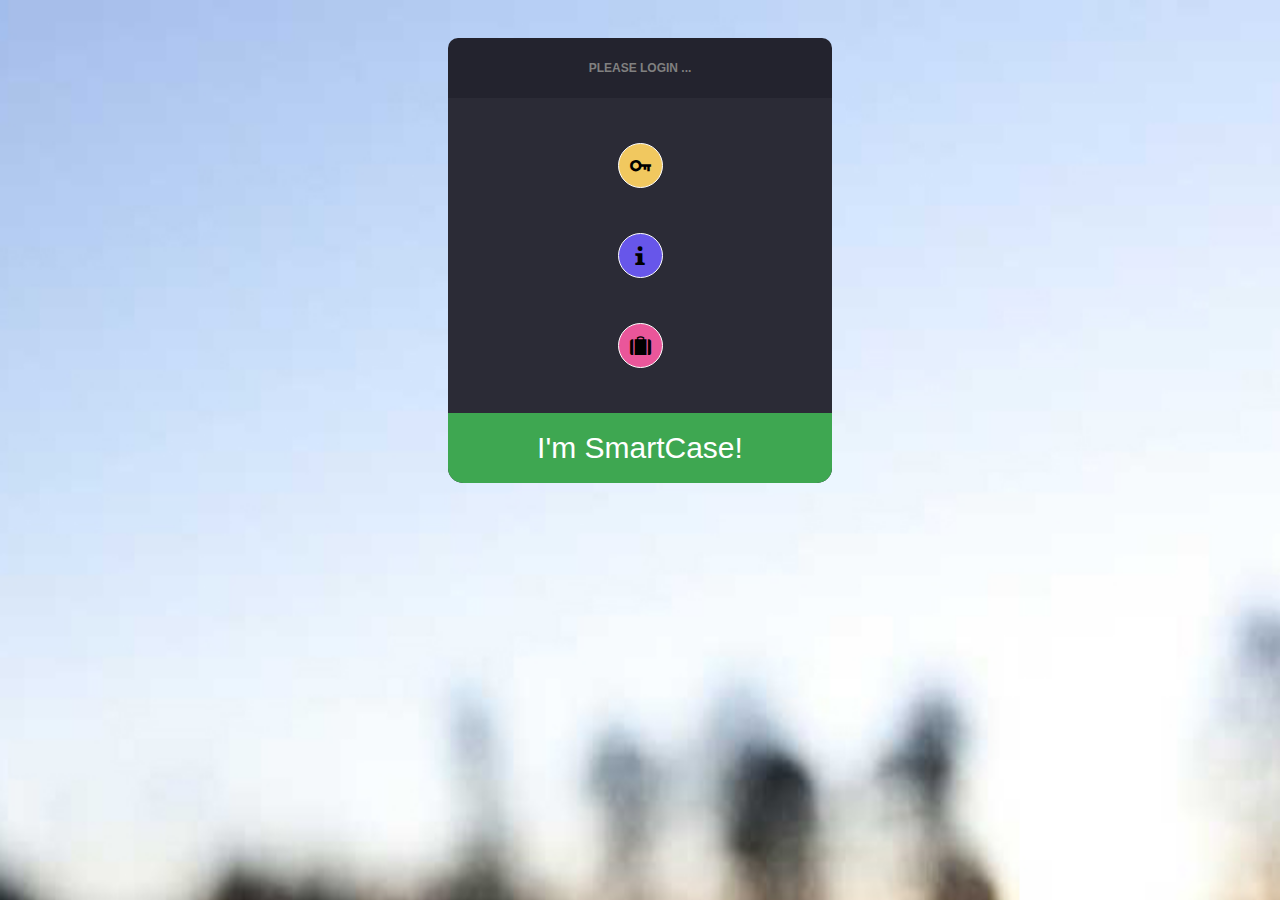
==== SmartCase/platforms/wp8/www/index.html @ 13f55d9d "wip" ====
<!DOCTYPE html>
<html>
    <head>
        <!--
        Customize this policy to fit your own app's needs. For more guidance, see:
            https://github.com/apache/cordova-plugin-whitelist/blob/master/README.md#content-security-policy
        Some notes:
            * gap: is required only on iOS (when using UIWebView) and is needed for JS->native communication
            * https://ssl.gstatic.com is required only on Android and is needed for TalkBack to function properly
            * Disables use of inline scripts in order to mitigate risk of XSS vulnerabilities. To change this:
                * Enable inline JS: add 'unsafe-inline' to default-src
        -->
        <meta http-equiv="content-type" content="text/html; charset=utf-8" />
        <meta http-equiv="Content-Security-Policy" content="default-src 'self' data: gap: https://ssl.gstatic.com 'unsafe-eval'; style-src 'self' 'unsafe-inline'; media-src *">
        <meta name="format-detection" content="telephone=no">
        <meta name="msapplication-tap-highlight" content="no">
        <meta name="viewport" content="user-scalable=no, initial-scale=1, maximum-scale=1, minimum-scale=1, width=device-width">
        <link rel="stylesheet" type="text/css" href="fontello/css/fontello.css">
        <link rel="stylesheet" type="text/css" href="fontello/css/animation.css">
        <link rel="stylesheet" type="text/css" href="css/index.css">
        <title>SmartCase</title>
    </head>
    <body onload="onBodyLoad()">
    <!--//////////////////////////////////////////////////////////////////////////////////////////////////////////-->
    <div id="page_start">
        <div class="login-form">
        
        <div class="head-info"><span class="little_text">Please Login ...</span></div>
            
            <button id="btn_login" type="" class="round_btn icon-key" onclick="switchPages('#page_start', '#page_login')"></button>
            <button id="btn_info" type="" class="round_btn icon-info" onclick="closeCircleMenu(), aboutPage(true)"></button>
            <button id="btn_suitcase" type="" class="round_btn icon-suitcase" onclick="closeCircleMenu(), aboutPage(true)"></button>
            <button class="btn_footer">I'm SmartCase!</button>
        </div>
    </div>
    <!--//////////////////////////////////////////////////////////////////////////////////////////////////////////-->
    <div id="page_login">
        <div class="login-form">
            <div class="close" onclick="switchPages('#page_login', '#page_start')"> </div>
                <div class="head-info">
                <span class="little_text">Login:</span>
                    <label class="lbl-1"> </label>
                    <label class="lbl-2"> </label>
                    <label class="lbl-3"> </label>
                </div>
                    <div class="clear"> </div>
            <div class="avtar">
                <img src="img/avtar.png" />
            </div>
                    <form>
                            <input id="use" type="text" class="text" value="Username" onfocus="this.value = '';" onblur="if (this.value == '') {this.value = 'Username';}" >
                                <div class="key">
                            <input id="pas" type="password" value="Password" onfocus="this.value = '';" onblur="if (this.value == '') {this.value = 'Password';}">
                                </div>
                    </form>
            <div class="signin">
            <button class="btn_footer" onclick="checkAuth()">
            Submit
                </button>
            </div>
        </div>
    </div>
    <!--//////////////////////////////////////////////////////////////////////////////////////////////////////////-->
        <script type="text/javascript" src="js/jquery.js"></script>
        <script type="text/javascript" src="js/handlebars-v3.0.1.js"></script>
        <script type="text/javascript" src="cordova.js"></script>
        <script type="text/javascript" src="js/fastclick.js"></script>
        <script type="text/javascript" src="js/index.js"></script>
    </body>
</html>
---- SmartCase/platforms/wp8/www/fontello/css/fontello.css ----
@font-face {
  font-family: 'fontello';
  src: url('../font/fontello.eot?87764011');
  src: url('../font/fontello.eot?87764011#iefix') format('embedded-opentype'),
       url('../font/fontello.woff') format('woff'),
       url('../font/fontello.ttf?87764011') format('truetype'),
       url('../font/fontello.svg?87764011#fontello') format('svg');
  font-weight: normal;
  font-style: normal;
}
/* Chrome hack: SVG is rendered more smooth in Windozze. 100% magic, uncomment if you need it. */
/* Note, that will break hinting! In other OS-es font will be not as sharp as it could be */
/*
@media screen and (-webkit-min-device-pixel-ratio:0) {
  @font-face {
    font-family: 'fontello';
    src: url('../font/fontello.svg?87764011#fontello') format('svg');
  }
}
*/
 
 [class^="icon-"]:before, [class*=" icon-"]:before {
  font-family: "fontello";
  font-style: normal;
  font-weight: normal;
  speak: none;
 
  display: inline-block;
  text-decoration: inherit;
  width: 1em;
  margin-right: .2em;
  text-align: center;
  /* opacity: .8; */
 
  /* For safety - reset parent styles, that can break glyph codes*/
  font-variant: normal;
  text-transform: none;
 
  /* fix buttons height, for twitter bootstrap */
  line-height: 1em;
 
  /* Animation center compensation - margins should be symmetric */
  /* remove if not needed */
  margin-left: .2em;
 
  /* you can be more comfortable with increased icons size */
  /* font-size: 120%; */
 
  /* Font smoothing. That was taken from TWBS */
  -webkit-font-smoothing: antialiased;
  -moz-osx-font-smoothing: grayscale;
 
  /* Uncomment for 3D effect */
  /* text-shadow: 1px 1px 1px rgba(127, 127, 127, 0.3); */
}
 
.icon-googleplus-rect:before { content: '\e800'; } /* '' */
.icon-key:before { content: '\e801'; } /* '' */
.icon-ticket:before { content: '\e802'; } /* '' */
.icon-suitcase:before { content: '\e803'; } /* '' */
.icon-suitcase-1:before { content: '\e804'; } /* '' */
.icon-spin1:before { content: '\e806'; } /* '' */
.icon-menu-outline:before { content: '\e807'; } /* '' */
.icon-share-squared:before { content: '\e808'; } /* '' */
.icon-cancel-circled2:before { content: '\e809'; } /* '' */
.icon-tag:before { content: '\e80a'; } /* '' */
.icon-location:before { content: '\e80b'; } /* '' */
.icon-wrench-outline:before { content: '\e80c'; } /* '' */
.icon-menu:before { content: '\e80d'; } /* '' */
.icon-ok-circled2:before { content: '\e80f'; } /* '' */
.icon-cancel-circled2-1:before { content: '\e810'; } /* '' */
.icon-arrows-cw:before { content: '\e813'; } /* '' */
.icon-info:before { content: '\e814'; } /* '' */
.icon-cog:before { content: '\e815'; } /* '' */
.icon-plus:before { content: '\e816'; } /* '' */
.icon-help:before { content: '\e817'; } /* '' */
.icon-user-md:before { content: '\e819'; } /* '' */
.icon-star-circled:before { content: '\e81a'; } /* '' */
.icon-heart:before { content: '\e81b'; } /* '' */
.icon-money:before { content: '\e81c'; } /* '' */
.icon-warning:before { content: '\e81d'; } /* '' */
.icon-beaker:before { content: '\e81e'; } /* '' */
.icon-trash:before { content: '\e81f'; } /* '' */
.icon-twitter:before { content: '\e820'; } /* '' */
.icon-facebook-rect:before { content: '\e821'; } /* '' */
.icon-mail:before { content: '\e822'; } /* '' */
.icon-mail-1:before { content: '\e823'; } /* '' */
.icon-resize-full-circle:before { content: '\e824'; } /* '' */
.icon-bug:before { content: '\e825'; } /* '' */
.icon-share:before { content: '\e826'; } /* '' */
---- SmartCase/platforms/wp8/www/fontello/css/animation.css ----
/*
   Animation example, for spinners
*/
.animate-spin {
  -moz-animation: spin 2s infinite linear;
  -o-animation: spin 2s infinite linear;
  -webkit-animation: spin 2s infinite linear;
  animation: spin 2s infinite linear;
  display: inline-block;
}
@-moz-keyframes spin {
  0% {
    -moz-transform: rotate(0deg);
    -o-transform: rotate(0deg);
    -webkit-transform: rotate(0deg);
    transform: rotate(0deg);
  }

  100% {
    -moz-transform: rotate(359deg);
    -o-transform: rotate(359deg);
    -webkit-transform: rotate(359deg);
    transform: rotate(359deg);
  }
}
@-webkit-keyframes spin {
  0% {
    -moz-transform: rotate(0deg);
    -o-transform: rotate(0deg);
    -webkit-transform: rotate(0deg);
    transform: rotate(0deg);
  }

  100% {
    -moz-transform: rotate(359deg);
    -o-transform: rotate(359deg);
    -webkit-transform: rotate(359deg);
    transform: rotate(359deg);
  }
}
@-o-keyframes spin {
  0% {
    -moz-transform: rotate(0deg);
    -o-transform: rotate(0deg);
    -webkit-transform: rotate(0deg);
    transform: rotate(0deg);
  }

  100% {
    -moz-transform: rotate(359deg);
    -o-transform: rotate(359deg);
    -webkit-transform: rotate(359deg);
    transform: rotate(359deg);
  }
}
@-ms-keyframes spin {
  0% {
    -moz-transform: rotate(0deg);
    -o-transform: rotate(0deg);
    -webkit-transform: rotate(0deg);
    transform: rotate(0deg);
  }

  100% {
    -moz-transform: rotate(359deg);
    -o-transform: rotate(359deg);
    -webkit-transform: rotate(359deg);
    transform: rotate(359deg);
  }
}
@keyframes spin {
  0% {
    -moz-transform: rotate(0deg);
    -o-transform: rotate(0deg);
    -webkit-transform: rotate(0deg);
    transform: rotate(0deg);
  }

  100% {
    -moz-transform: rotate(359deg);
    -o-transform: rotate(359deg);
    -webkit-transform: rotate(359deg);
    transform: rotate(359deg);
  }
}
---- SmartCase/platforms/wp8/www/css/index.css ----
/*
 * Licensed to the Apache Software Foundation (ASF) under one
 * or more contributor license agreements.  See the NOTICE file
 * distributed with this work for additional information
 * regarding copyright ownership.  The ASF licenses this file
 * to you under the Apache License, Version 2.0 (the
 * "License"); you may not use this file except in compliance
 * with the License.  You may obtain a copy of the License at
 *
 * http://www.apache.org/licenses/LICENSE-2.0
 *
 * Unless required by applicable law or agreed to in writing,
 * software distributed under the License is distributed on an
 * "AS IS" BASIS, WITHOUT WARRANTIES OR CONDITIONS OF ANY
 * KIND, either express or implied.  See the License for the
 * specific language governing permissions and limitations
 * under the License.
 */
* {
    -webkit-tap-highlight-color: rgba(0,0,0,0); /* make transparent link selection, adjust last value opacity 0 to 1.0 */
}

body {
    -webkit-touch-callout: none;                /* prevent callout to copy image, etc when tap to hold */
    -webkit-text-size-adjust: none;             /* prevent webkit from resizing text to fit */
    -webkit-user-select: none;                  /* prevent copy paste, to allow, change 'none' to 'text' */
    background-color:#E4E4E4;
    background-image:linear-gradient(top, #A7A7A7 0%, #E4E4E4 51%);
    background-image:-webkit-linear-gradient(top, #A7A7A7 0%, #E4E4E4 51%);
    background-image:-ms-linear-gradient(top, #A7A7A7 0%, #E4E4E4 51%);
    background-image:-webkit-gradient(
        linear,
        left top,
        left bottom,
        color-stop(0, #A7A7A7),
        color-stop(0.51, #E4E4E4)
    );
    background-attachment:fixed;
    font-family:'HelveticaNeue-Light', 'HelveticaNeue', Helvetica, Arial, sans-serif;
    font-size:12px;
    height:100%;
    margin:0px;
    padding:0px;
    text-transform:uppercase;
    width:100%;
}

/* Portrait layout (default) */
.app {
    background:url(../img/logo.png) no-repeat center top; /* 170px x 200px */
    position:absolute;             /* position in the center of the screen */
    left:50%;
    top:50%;
    height:50px;                   /* text area height */
    width:225px;                   /* text area width */
    text-align:center;
    padding:180px 0px 0px 0px;     /* image height is 200px (bottom 20px are overlapped with text) */
    margin:-115px 0px 0px -112px;  /* offset vertical: half of image height and text area height */
                                   /* offset horizontal: half of text area width */
}

/* Landscape layout (with min-width) */
@media screen and (min-aspect-ratio: 1/1) and (min-width:400px) {
    .app {
        background-position:left center;
        padding:75px 0px 75px 170px;  /* padding-top + padding-bottom + text area = image height */
        margin:-90px 0px 0px -198px;  /* offset vertical: half of image height */
                                      /* offset horizontal: half of image width and text area width */
    }
}

h1 {
    font-size:24px;
    font-weight:normal;
    margin:0px;
    overflow:visible;
    padding:0px;
    text-align:center;
}

.event {
    border-radius:4px;
    -webkit-border-radius:4px;
    color:#FFFFFF;
    font-size:12px;
    margin:0px 30px;
    padding:2px 0px;
}

.event.listening {
    background-color:#333333;
    display:block;
}

.event.received {
    background-color:#4B946A;
    display:none;
}

@keyframes fade {
    from { opacity: 1.0; }
    50% { opacity: 0.4; }
    to { opacity: 1.0; }
}
 
@-webkit-keyframes fade {
    from { opacity: 1.0; }
    50% { opacity: 0.4; }
    to { opacity: 1.0; }
}
 
.blink {
    animation:fade 3000ms infinite;
    -webkit-animation:fade 3000ms infinite;
}

/*****************************************************************/

/*--
Author: W3layouts
Author URL: http://w3layouts.com
License: Creative Commons Attribution 3.0 Unported
License URL: http://creativecommons.org/licenses/by/3.0/
--*/
/* reset */
html,body,div,span,applet,object,iframe,h1,h2,h3,h4,h5,h6,p,blockquote,pre,a,abbr,acronym,address,big,cite,code,del,dfn,em,img,ins,kbd,q,s,samp,small,strike,strong,sub,sup,tt,var,b,u,i,dl,dt,dd,ol,nav ul,nav li,fieldset,form,label,legend,table,caption,tbody,tfoot,thead,tr,th,td,article,aside,canvas,details,embed,figure,figcaption,footer,header,hgroup,menu,nav,output,ruby,section,summary,time,mark,audio,video{margin:0;padding:0;border:0;font-size:100%;font:inherit;vertical-align:baseline;}
article, aside, details, figcaption, figure,footer, header, hgroup, menu, nav, section {display: block;}
ol,ul{list-style:none;margin:0px;padding:0px;}
blockquote,q{quotes:none;}
blockquote:before,blockquote:after,q:before,q:after{content:'';content:none;}
table{border-collapse:collapse;border-spacing:0;}
/* start editing from here */
a{text-decoration:none;}
.txt-rt{text-align:right;}/* text align right */
.txt-lt{text-align:left;}/* text align left */
.txt-center{text-align:center;}/* text align center */
.float-rt{float:right;}/* float right */
.float-lt{float:left;}/* float left */
.clear{clear:both;}/* clear float */
.pos-relative{position:relative;}/* Position Relative */
.pos-absolute{position:absolute;}/* Position Absolute */
.vertical-base{ vertical-align:baseline;}/* vertical align baseline */
.vertical-top{  vertical-align:top;}/* vertical align top */
nav.vertical ul li{ display:block;}/* vertical menu */
nav.horizontal ul li{   display: inline-block;}/* horizontal menu */
img{max-width:100%;}
/*end reset*/
/****-----start-body----****/
body{
    background: url(../img/bg1.jpg) no-repeat 0px 0px;
    font-family: 'Open Sans', sans-serif;
    background-size:cover;
    -webkit-background-size:cover;
    -moz-background-size:cover;
    -o-background-size:cover;
    min-height:1050px;
}
.wrap{
    margin: 0 auto;
    width: 80%;
}
body a,form li,input[type="submit"],input[type="text"],.sixth-login input[type="submit"],.third-login input[type="submit"]{
    transition: 0.1s all;
    -webkit-transition: 0.1s all;
    -moz-transition: 0.1s all;
    -o-transition: 0.1s all;
}
/*--close--*/
.close{
background: url('../img/close.png') no-repeat 0px 0px;
  cursor: pointer;
  width: 20px;
  height: 20px;
  position: absolute;
  left: 20px;
  top: 20px;
  -webkit-transition: color 0.2s ease-in-out;
  -moz-transition: color 0.2s ease-in-out;
  -o-transition: color 0.2s ease-in-out;
  transition: color 0.2s ease-in-out;
}
/*--/close--*/
h1 {
    font-family: 'Exo 2', sans-serif;
      text-align: center;
      padding-top: 4em;
      font-weight: 400;
      color: #2B2B36;
      font-size: 2em;
}
.login-form {
    background: #2b2b36;
    position: relative;
    width: 30%;
    margin: 3% auto 0 auto;
    text-align: center;
    border-radius: 15px;
    -webkit-border-radius: 15px;
    -moz-border-radius: 15px;
    -o-border-radius: 15px;
}
.head img {
    width: 100%;
}
.avtar img {
  margin: 2em 0 0;
}
.head-info {
  padding: 5px 0;
  text-align: center;
  font-weight: 600;
  font-size: 2em;
  color: #fff;
  background: #23232e;
  height: 50px;
    border-top-left-radius: 10px;
    -webkit-border-top-left-radius: 10px;
    -moz-border-top-left-radius: 10px;
    -o-border-top-left-radius: 10px;
    border-top-right-radius: 10px;
    -webkit-border-top-right-radius: 10px;
    -moz-border-top-right-radius: 10px;
    -o-border-top-right-radius: 10p
}
input[type="text"] {
      width: 70%;
      padding: 1em 2em 1em 3em;
      color: #9199aa;
      font-size: 18px;
      outline: none;
      background: url(../img/adm.png) no-repeat 10px 15px;
      border: none;
      font-weight: 100;
      border-bottom: 1px solid#484856;
      margin-top: 2em;
}
 input[type="password"]{
      width: 70%;
      padding: 1em 2em 1em 3em;
      color: #dd3e3e;
      font-size: 18px;
      outline: none;
      background: url(../img/key.png) no-repeat 10px 23px;
      border: none;
      font-weight: 100;
      border-bottom: 1px solid#484856;
      margin-bottom: 3em;
 }
.key {
   background: url(../img/pass.png) no-repeat 447px 17px;
}
input[type="submit"]{
  font-size: 30px;
  color: #fff;
  outline: none;
  border: none;
  background: #3ea751;
  width: 100%;
  padding: 18px 0;
  border-bottom-left-radius: 15px;
    -webkit-border-bottom-left-radius: 15px;
    -moz-border-bottom-left-radius: 15px;
    -o-border-bottom-left-radius: 15px;
    border-bottom-right-radius: 15px;
    -webkit-border-bottom-right-radius: 15px;
    -moz-border-bottom-right-radius: 15px;
    -o-border-bottom-right-radius: 15px;
    cursor: pointer;
}
input[type="submit"]:hover {
    background: #ff2775;
  border-bottom-left-radius: 15px;
    -webkit-border-bottom-left-radius: 15px;
    -moz-border-bottom-left-radius: 15px;
    -o-border-bottom-left-radius: 15px;
    border-bottom-right-radius: 15px;
    -webkit-border-bottom-right-radius: 15px;
    -moz-border-bottom-right-radius: 15px;
    -o-border-bottom-right-radius: 15px;
    transition: 1s all;
    -webkit-transition: 1s all;
    -moz-transition: 1s all;
    -o-transition: 1s all;
}
label.lbl-1 {
  background: #6756ea;
  width: 20px;
  height: 20px;
  display: block;
  float: right;
  border-radius: 50%;
  margin: 16px 10px 0px 0px;
}
label.lbl-2 {
  background: #ea569a;
  width: 20px;
  height: 20px;
  display: block;
  float: right;
  border-radius: 50%;
   margin: 16px 10px 0px 0px;
}
label.lbl-3 {
  background: #f1c85f;
  width: 20px;
  height: 20px;
  display: block;
  float: right;
  border-radius: 50%;
  margin: 16px 10px 0px 0px;
}
/*--copyrights--*/
.copy-rights{
    text-align: center;
    margin-top: 8em;
}
.copy-rights p{
    color:#FFF;
    font-size: 1em;
    line-height:1.8em;
}
.copy-rights p a{
    color:#ff2a75;
    -webkit-transition: all 0.3s ease-out;
    -moz-transition: all 0.3s ease-out;
    -ms-transition: all 0.3s ease-out;
    -o-transition: all 0.3s ease-out;
    transition: all 0.3s ease-out;
    text-decoration:none;
}
.copy-rights p a:hover{
    color:#3faa53;
    text-decoration:none;
        transition: 0.1s all;
    -webkit-transition: 0.1s all;
    -moz-transition: 0.1s all;
    -o-transition: 0.1s all;
}
/*--/copyrights--*/
/*--start-responsive-design--*/
@media (max-width:1440px){
    .key {
      background: url(../img/pass.png) no-repeat 376px 17px;
    }
    
    body {
      min-height: 811px;
    }
}
@media (max-width:1366px){
    .key {
      background: url(../img/pass.png) no-repeat 358px 19px;
    }
    .copy-rights {
      margin-top: 3em;
    }
    body {
      min-height: 768px;
    }
}
@media (max-width:1280px){
    .key {
       background: url(../img/pass.png) no-repeat 336px 18px;
    }
    body {
      min-height: 711px;
    }
    .copy-rights {
      margin-top: 0.5em;
    }
}
@media (max-width:1024px){
    .login-form {
      width: 37%;
    }
    .key {
       background: url(../img/pass.png) no-repeat 339px 18px;
    }
    .copy-rights {
      margin-top: 3em;
    }
    h1 {
      padding-top: 2em;
    }
    body {
      min-height: 675px;
    }
}
@media (max-width:768px){
    .login-form {
      width: 50%;
        margin: 12% auto 0 auto;
    }
    .key {
      background: url(../img/pass.png) no-repeat 342px 18px;
    }
    body {
      min-height: 929px;
    }
}
@media (max-width:640px){
    .login-form {
      width: 60%;
      margin: 20% auto 0 auto;
    }
    .key {
      background: url(../img/pass.png) no-repeat 342px 19px;
    }
}
@media (max-width:480px){
    .login-form {
      width: 80%;
    }
}
@media (max-width:320px){
    h1 {
      padding-top: 1em;
      font-size: 1.5em;
    }
    .login-form {
      width: 90%;
      margin: 10% auto 0 auto;
    }
    input[type="text"] {
      width: 62%;
      padding: 1.2em 2em .5em 2.5em;
      font-size: 17px;
      margin-top: .5em;
    }
    input[type="password"] {
        width: 62%;
        padding: 1.2em 2em .5em 2.5em;
        font-size: 17px;
        margin-top: .5em;
        margin-bottom: 2em;
          background: url(../img/key.png) no-repeat 8px 23px;
    }
    .key {
      background: url(../img/pass.png) no-repeat 235px 27px;
    }
    .avtar img {
      margin: 1.1em 0 0;
    }
    .head-info {
      height: 35px;
      }
    label.lbl-1 {
      margin: 8px 10px 0px 0px;
    }
    label.lbl-2 {
      margin: 8px 10px 0px 0px;
    }
    label.lbl-3 {
      margin: 8px 10px 0px 0px;
    }
    .close {
      left: 16px;
      top: 13px;
    }
    .copy-rights {
      margin-top: 2em;
    }
    body {
        min-height: 504px;
    }
    input[type="submit"] {
      font-size: 28px;
      padding: 10px 0;
    }
}
/*--end-responsive-design--*/


.little_text{
    font-size: 12px;
    color: gray;
}
.round_btn{
    background: rgba(255,255,255,.3);
    border-radius: 33px;
    border: 1px solid white;
    width: 45px;
    height: 45px;
    color: black;
    font-size: 21px;
    font-family: "fontello";
    margin: 45px auto;
    padding: 6px;
    display: block;
}
#btn_login{
    background: #F1C85F;
}
#btn_info{
    background: #6756EA;
}
#btn_suitcase{
    background: #EA569A;
}
#btn_login:active, #btn_info:active{
    background: gold;
}
#page_start{
    
}
#page_login{
    display: none;
}
.btn_footer{
  font-size: 30px;
  color: #fff;
  outline: none;
  border: none;
  background: #3ea751;
  width: 100%;
  padding: 18px 0;
  border-bottom-left-radius: 15px;
    -webkit-border-bottom-left-radius: 15px;
    -moz-border-bottom-left-radius: 15px;
    -o-border-bottom-left-radius: 15px;
    border-bottom-right-radius: 15px;
    -webkit-border-bottom-right-radius: 15px;
    -moz-border-bottom-right-radius: 15px;
    -o-border-bottom-right-radius: 15px;
    cursor: pointer;
}
.btn_footer:active {
    background: #ff2775;
  border-bottom-left-radius: 15px;
    -webkit-border-bottom-left-radius: 15px;
    -moz-border-bottom-left-radius: 15px;
    -o-border-bottom-left-radius: 15px;
    border-bottom-right-radius: 15px;
    -webkit-border-bottom-right-radius: 15px;
    -moz-border-bottom-right-radius: 15px;
    -o-border-bottom-right-radius: 15px;
    transition: 0.3s all;
    -webkit-transition: 0.3s all;
    -moz-transition: 0.3s all;
    -o-transition: 0.3s all;
}
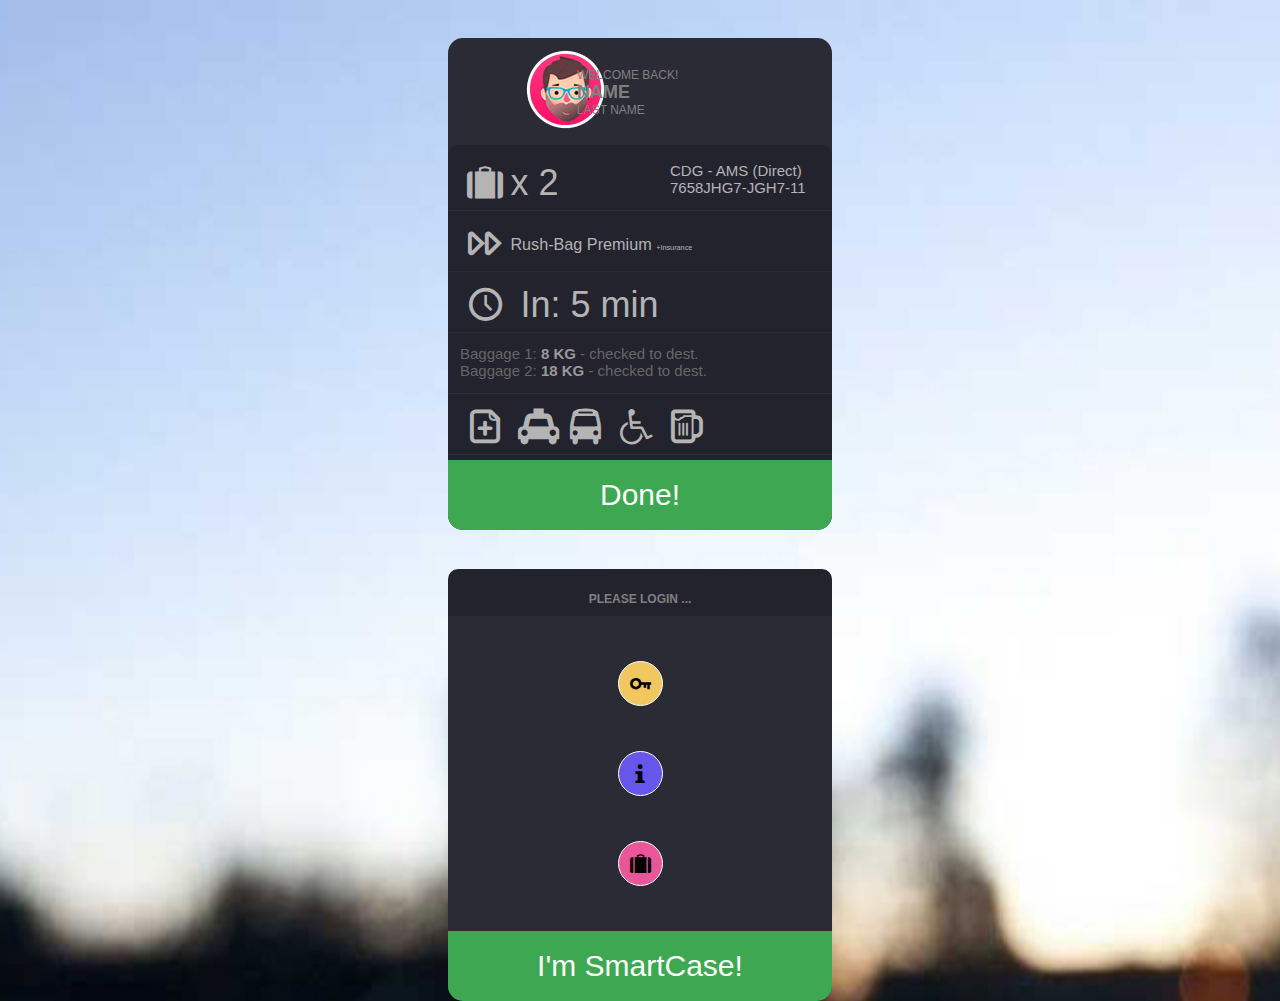
==== commit 6b1173ee: "wip" ====
--- a/SmartCase/platforms/wp8/www/index.html
+++ b/SmartCase/platforms/wp8/www/index.html
@@ -21,6 +21,40 @@
         <title>SmartCase</title>
     </head>
     <body onload="onBodyLoad()">
+    <!--//////////////////////////////////////////////////////////////////////////////////////////////////////////-->
+    <div id="page_2">
+        <div class="login-form">
+            <div class="hedear_name"><img class="avatar" src="img/avtar.png" />
+                <span>
+                    <div>Welcome back!</div>
+                    <div id="first_name">Name</div>
+                    <div>Last Name</div>
+                </span>
+            </div>
+            <div class="head-info">
+            <ul class="list">
+                <li><span class="icon-suitcase list_icons">x 2
+                    <p class="luggage_info">CDG - AMS (Direct)<br>
+                    7658JHG7-JGH7-11
+                    </p>
+                </span></li>
+                <li><span class="icon-fast-fw-outline list_icons"><small id="rushbag">Rush-Bag Premium <small>+Insurance</small></small></span></li>
+                <li><span class="icon-clock list_icons"> In: 5 min</span></li>
+                <li><span class="detail_info">Baggage 1: <b>8 KG</b> - checked to dest.<br>Baggage 2: <b>18 KG</b> - checked to dest.</span></li>
+                <li><span class="list_icons">
+                    <ul class="list_horiz">
+                        <li class="icon-doc-add"></li>
+                        <li class="icon-taxi"></li>
+                        <li class="icon-bus"></li>
+                        <li class="icon-wheelchair"></li>
+                        <li class="icon-beer"></li>
+                    </ul>
+                </span></li>
+            </ul>
+            </div>
+            <button class="btn_footer">Done!</button>            
+        </div>
+    </div>
     <!--//////////////////////////////////////////////////////////////////////////////////////////////////////////-->
     <div id="page_start">
         <div class="login-form">
@@ -48,9 +82,9 @@
                 <img src="img/avtar.png" />
             </div>
                     <form>
-                            <input id="use" type="text" class="text" value="Username" onfocus="this.value = '';" onblur="if (this.value == '') {this.value = 'Username';}" >
+                            <input id="use" type="text" class="text" value="SmartCase" onfocus="this.value = '';" onblur="if (this.value == '') {this.value = 'SmartCase';}" >
                                 <div class="key">
-                            <input id="pas" type="password" value="Password" onfocus="this.value = '';" onblur="if (this.value == '') {this.value = 'Password';}">
+                            <input id="pas" type="password" value="password" onfocus="this.value = '';" onblur="if (this.value == '') {this.value = 'password';}">
                                 </div>
                     </form>
             <div class="signin">
--- a/SmartCase/platforms/wp8/www/fontello/css/fontello.css
+++ b/SmartCase/platforms/wp8/www/fontello/css/fontello.css
@@ -1,10 +1,10 @@
 @font-face {
   font-family: 'fontello';
-  src: url('../font/fontello.eot?87764011');
-  src: url('../font/fontello.eot?87764011#iefix') format('embedded-opentype'),
+  src: url('../font/fontello.eot?58631313');
+  src: url('../font/fontello.eot?58631313#iefix') format('embedded-opentype'),
        url('../font/fontello.woff') format('woff'),
-       url('../font/fontello.ttf?87764011') format('truetype'),
-       url('../font/fontello.svg?87764011#fontello') format('svg');
+       url('../font/fontello.ttf?58631313') format('truetype'),
+       url('../font/fontello.svg?58631313#fontello') format('svg');
   font-weight: normal;
   font-style: normal;
 }
@@ -14,7 +14,7 @@
 @media screen and (-webkit-min-device-pixel-ratio:0) {
   @font-face {
     font-family: 'fontello';
-    src: url('../font/fontello.svg?87764011#fontello') format('svg');
+    src: url('../font/fontello.svg?58631313#fontello') format('svg');
   }
 }
 */
@@ -59,6 +59,7 @@
 .icon-ticket:before { content: '\e802'; } /* '' */
 .icon-suitcase:before { content: '\e803'; } /* '' */
 .icon-suitcase-1:before { content: '\e804'; } /* '' */
+.icon-fast-fw-outline:before { content: '\e805'; } /* '' */
 .icon-spin1:before { content: '\e806'; } /* '' */
 .icon-menu-outline:before { content: '\e807'; } /* '' */
 .icon-share-squared:before { content: '\e808'; } /* '' */
@@ -67,13 +68,17 @@
 .icon-location:before { content: '\e80b'; } /* '' */
 .icon-wrench-outline:before { content: '\e80c'; } /* '' */
 .icon-menu:before { content: '\e80d'; } /* '' */
+.icon-fast-fw:before { content: '\e80e'; } /* '' */
 .icon-ok-circled2:before { content: '\e80f'; } /* '' */
 .icon-cancel-circled2-1:before { content: '\e810'; } /* '' */
+.icon-back-in-time:before { content: '\e811'; } /* '' */
+.icon-clock:before { content: '\e812'; } /* '' */
 .icon-arrows-cw:before { content: '\e813'; } /* '' */
 .icon-info:before { content: '\e814'; } /* '' */
 .icon-cog:before { content: '\e815'; } /* '' */
 .icon-plus:before { content: '\e816'; } /* '' */
 .icon-help:before { content: '\e817'; } /* '' */
+.icon-wristwatch:before { content: '\e818'; } /* '' */
 .icon-user-md:before { content: '\e819'; } /* '' */
 .icon-star-circled:before { content: '\e81a'; } /* '' */
 .icon-heart:before { content: '\e81b'; } /* '' */
@@ -87,4 +92,14 @@
 .icon-mail-1:before { content: '\e823'; } /* '' */
 .icon-resize-full-circle:before { content: '\e824'; } /* '' */
 .icon-bug:before { content: '\e825'; } /* '' */
-.icon-share:before { content: '\e826'; } /* '' */+.icon-share:before { content: '\e826'; } /* '' */
+.icon-stopwatch:before { content: '\e827'; } /* '' */
+.icon-doc-add:before { content: '\e828'; } /* '' */
+.icon-address:before { content: '\e829'; } /* '' */
+.icon-taxi:before { content: '\e82a'; } /* '' */
+.icon-bus:before { content: '\e82b'; } /* '' */
+.icon-plane-outline:before { content: '\e82c'; } /* '' */
+.icon-coffee:before { content: '\e82d'; } /* '' */
+.icon-beer:before { content: '\e82e'; } /* '' */
+.icon-flight:before { content: '\e82f'; } /* '' */
+.icon-wheelchair:before { content: '\e830'; } /* '' */--- a/SmartCase/platforms/wp8/www/css/index.css
+++ b/SmartCase/platforms/wp8/www/css/index.css
@@ -212,7 +212,7 @@
   font-size: 2em;
   color: #fff;
   background: #23232e;
-  height: 50px;
+  /*height: 50px;*/
     border-top-left-radius: 10px;
     -webkit-border-top-left-radius: 10px;
     -moz-border-top-left-radius: 10px;
@@ -442,7 +442,7 @@
       margin: 1.1em 0 0;
     }
     .head-info {
-      height: 35px;
+      /*height: 35px;*/
       }
     label.lbl-1 {
       margin: 8px 10px 0px 0px;
@@ -499,12 +499,6 @@
 }
 #btn_login:active, #btn_info:active{
     background: gold;
-}
-#page_start{
-    
-}
-#page_login{
-    display: none;
 }
 .btn_footer{
   font-size: 30px;
@@ -538,4 +532,71 @@
     -webkit-transition: 0.3s all;
     -moz-transition: 0.3s all;
     -o-transition: 0.3s all;
-}+}
+.avatar{
+    margin: 12px;
+}
+.hedear_name>span{
+    position: absolute;
+    top: 30px;
+    text-align: left;
+    color: #808080;
+    font-size: 12px;
+    left: 129px;
+}
+#first_name{
+    font-weight: bolder;
+    font-size: 18px;
+}
+.hedear_name>img{
+    position: relative;
+    left: -75px;
+}
+.list{
+    font-size: 15px;
+    text-transform: none;
+    font-weight: normal;
+    color: rgb(180,180,180);
+    text-align: left;
+}
+.list>li{
+    height: 36px;
+    border-bottom: 1px solid rgba(255,255,255,.05);
+    padding: 12px;
+}
+
+.list_icons{
+    font-size: 36px;
+}
+.list_horiz>li{
+    float: left;
+}
+.luggage_info{
+    font-size: 15px;
+float: right;
+text-align: left;
+width: 150px;
+}
+small{
+    font-size: .45em;
+}
+b{
+    font-weight: bold;
+}
+#rushbag{
+    top: -6px;
+    position: relative;
+}
+.detail_info{
+    color: #666;
+}
+.detail_info>b{
+    color: #999;
+}
+/*======================================================================================*/
+#page_start{
+    
+}
+#page_login{
+    display: none;
+}
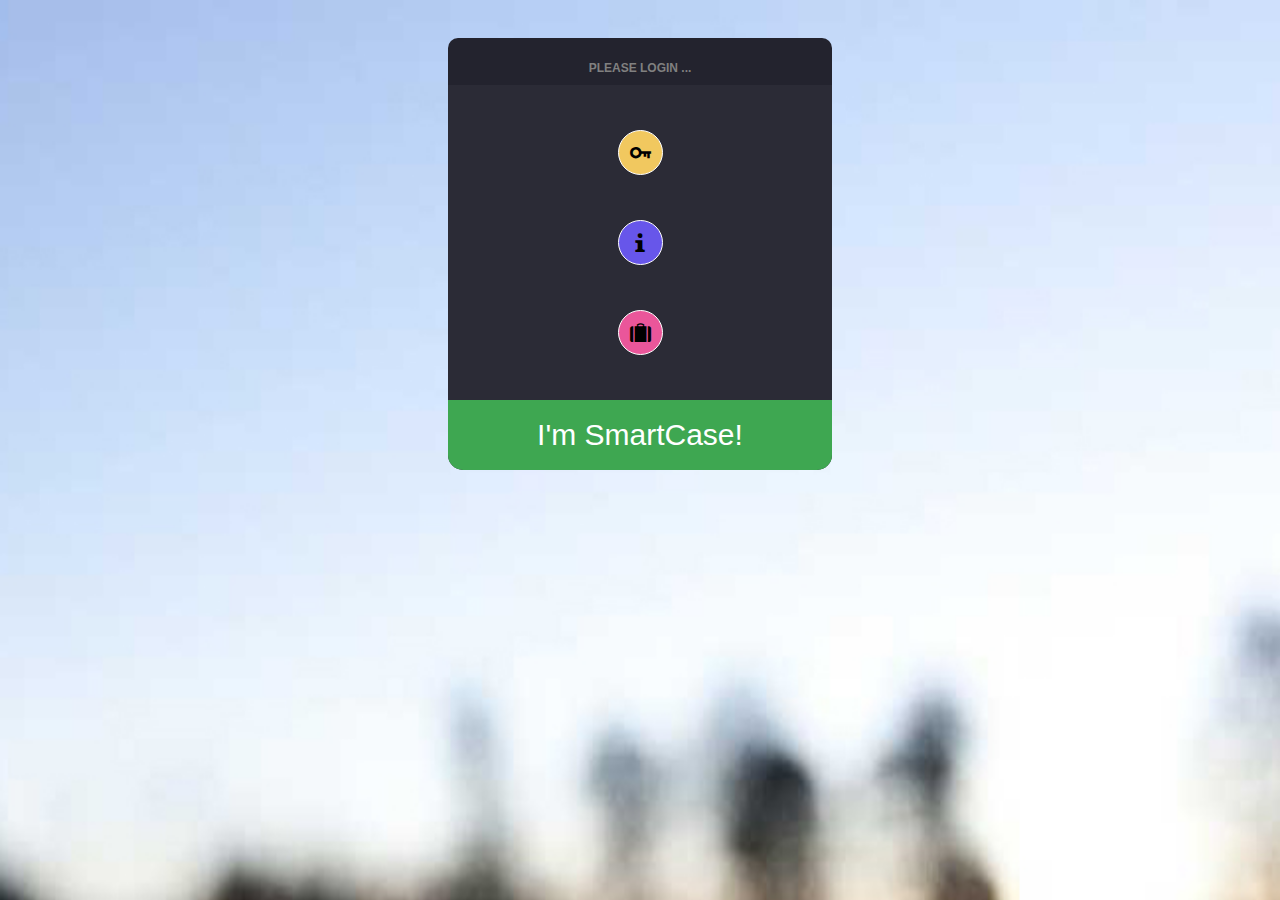
==== commit 3cf2d407: "almost done" ====
--- a/SmartCase/platforms/wp8/www/index.html
+++ b/SmartCase/platforms/wp8/www/index.html
@@ -20,7 +20,15 @@
         <link rel="stylesheet" type="text/css" href="css/index.css">
         <title>SmartCase</title>
     </head>
-    <body onload="onBodyLoad()">
+    <body onload="onBodyLoad()" class="loaded">
+    <!--//////////////////////////////////////////////////////////////////////////////////////////////////////////-->
+    <div id="loader-wrapper">
+      <div id="loader"></div>
+      
+      <div class="loader-section section-left"></div>
+      <div class="loader-section section-right"></div>
+      
+    </div>
     <!--//////////////////////////////////////////////////////////////////////////////////////////////////////////-->
     <div id="page_2">
         <div class="login-form">
@@ -33,26 +41,40 @@
             </div>
             <div class="head-info">
             <ul class="list">
-                <li><span class="icon-suitcase list_icons">x 2
+                <li id="cdg_ams"><span class="icon-suitcase list_icons">x 2
                     <p class="luggage_info">CDG - AMS (Direct)<br>
                     7658JHG7-JGH7-11
                     </p>
                 </span></li>
-                <li><span class="icon-fast-fw-outline list_icons"><small id="rushbag">Rush-Bag Premium <small>+Insurance</small></small></span></li>
-                <li><span class="icon-clock list_icons"> In: 5 min</span></li>
-                <li><span class="detail_info">Baggage 1: <b>8 KG</b> - checked to dest.<br>Baggage 2: <b>18 KG</b> - checked to dest.</span></li>
+                <!-- <li><span class="icon-fast-fw-outline list_icons"><small id="rushbag">Rush-Bag Premium <small>+Insurance</small></small></span></li> -->
+                <li class="noBorder" id="prgrs_li">
+                <div class="prgrs" id="prgs_cont">
+                    <span class="prgrs_back">
+                        <span id="prgrs_bar" class="prgrs_front"></span>
+                    </span>
+                <span class="prgrs_ticks" id="prgrs_tcks">
+                    <span class="prgrs_tick"><span class=""></span></span>
+                    <span class="prgrs_tick"><span class=""></span></span>
+                    <span class="prgrs_tick"><span class=""></span></span>
+                    <span class="prgrs_tick"><span class=""></span></span>
+                    <span class="prgrs_tick last_one"><span></span></span>
+                </span>
+                </div>
+                </li>
+                <li class="checkinfo"><span id="chckinIcn" class="list_icons  icon-ok-circled2"></span><span id="chckinTxt" class="list_icons">...</span></li>
+                <!-- <li><span class="detail_info">Baggage 1: <b>8 KG</b> - checked to dest.<br>Baggage 2: <b>18 KG</b> - checked to dest.</span></li> -->
                 <li><span class="list_icons">
                     <ul class="list_horiz">
-                        <li class="icon-doc-add"></li>
-                        <li class="icon-taxi"></li>
-                        <li class="icon-bus"></li>
-                        <li class="icon-wheelchair"></li>
-                        <li class="icon-beer"></li>
+                        <li class="icon-doc-add" onclick="switchPages('', '#win_new')"></li>
+                        <li class="icon-taxi" onclick="switchPages('', '#win_taxi')"></li>
+                        <li class="icon-bus" onclick="switchPages('', '#win_bus')"></li>
+                        <li class="icon-wheelchair" onclick="switchPages('', '#win_asic')"></li>
+                        <li class="icon-beer" onclick="switchPages('', '#win_beer')"></li>
                     </ul>
                 </span></li>
             </ul>
             </div>
-            <button class="btn_footer">Done!</button>            
+            <button id="done_txt" class="btn_footer" onclick="finish()"></button>            
         </div>
     </div>
     <!--//////////////////////////////////////////////////////////////////////////////////////////////////////////-->
@@ -61,11 +83,107 @@
         
         <div class="head-info"><span class="little_text">Please Login ...</span></div>
             
-            <button id="btn_login" type="" class="round_btn icon-key" onclick="switchPages('#page_start', '#page_login')"></button>
-            <button id="btn_info" type="" class="round_btn icon-info" onclick="closeCircleMenu(), aboutPage(true)"></button>
-            <button id="btn_suitcase" type="" class="round_btn icon-suitcase" onclick="closeCircleMenu(), aboutPage(true)"></button>
+            <button id="btn_login" type="" class="round_btn icon-key" onclick="switchPages('#page_start', '#page_login');"></button>
+            <button id="btn_info" type="" class="round_btn icon-info" onclick="alert('this function is unavailable for now.\n\n\nplease try again later.')"></button>
+            <button id="btn_suitcase" type="" class="round_btn icon-suitcase" onclick="switchPages('', '#win_new')"></button>
             <button class="btn_footer">I'm SmartCase!</button>
         </div>
+    </div>
+    <!--//////////////////////////////////////////////////////////////////////////////////////////////////////////-->
+    <div id="win_taxi" class="lil_wins">
+    <span class="win_bg"></span>
+        <div class="login-form">
+        
+        <div class="head-info"><span class="little_text">Taxi!</span></div>
+        <div class="win_txt">Do you need a Taxi?</div>
+
+        <div class="yesno_btns">
+            <button type="" class="icon-ok-circled2 btn_yes" onclick="switchPages('#win_taxi', ''); alert('A taxi will wait for you on exit (5) in (7 Minutes).\n\nYou\'ll recieve an SMS when it get there.');"></button>
+            <button type="" class="icon-cancel-circled2-1 btn_no" onclick="switchPages('#win_taxi', '')"></button>
+        </div>
+            <button class="btn_footer"></button>
+        </div>
+
+    </div>
+    <!--//////////////////////////////////////////////////////////////////////////////////////////////////////////-->
+    <div id="win_new" class="lil_wins">
+    <span class="win_bg"></span>
+        <div class="login-form">
+        
+        <div class="head-info"><span class="little_text">Add a New Bag!</span></div>
+        <div class="win_txt">Do you want to add a bag?</div>
+
+        <div class="yesno_btns">
+            <button type="" class="icon-ok-circled2 btn_yes" onclick="switchPages('#win_new', ''); alert('Sorry!\n\nThis functionality will be added very soon!');"></button>
+            <button type="" class="icon-cancel-circled2-1 btn_no" onclick="switchPages('#win_new', '')"></button>
+        </div>
+            <button class="btn_footer"></button>
+        </div>
+
+    </div>
+    <!--//////////////////////////////////////////////////////////////////////////////////////////////////////////-->
+    <div id="win_beer" class="lil_wins">
+    <span class="win_bg"></span>
+        <div class="login-form">
+        
+        <div class="head-info"><span class="little_text">Beer or coffee?!</span></div>
+        <div class="win_txt">Would you like a drink?!<br><br>You can have a drink while waiting for your luggage!</div>
+
+        <div class="yesno_btns">
+            <button type="" class="icon-star-circled btn_yes" onclick="switchPages('#win_beer', ''); alert('Please follow the directions to get a cold beverage!');"></button>
+            <button type="" class="icon-cancel-circled2-1 btn_no" onclick="switchPages('#win_beer', '')"></button>
+        </div>
+            <button class="btn_footer"></button>
+        </div>
+
+    </div>
+    <!--//////////////////////////////////////////////////////////////////////////////////////////////////////////-->
+    <div id="win_asic" class="lil_wins">
+    <span class="win_bg"></span>
+        <div class="login-form">
+        
+        <div class="head-info"><span class="little_text">Assistance...</span></div>
+        <div class="win_txt">Do you need an assistant?</div>
+
+        <div class="yesno_btns">
+            <button type="" class="icon-ok-circled2 btn_yes" onclick="switchPages('#win_asic', ''); alert('Please wait, we are on our way...');"></button>
+            <button type="" class="icon-cancel-circled2-1 btn_no" onclick="switchPages('#win_asic', '')"></button>
+        </div>
+            <button class="btn_footer"></button>
+        </div>
+
+    </div>
+    <!--//////////////////////////////////////////////////////////////////////////////////////////////////////////-->
+    <div id="win_bus" class="lil_wins">
+    <span class="win_bg"></span>
+        <div class="login-form">
+        
+        <div class="head-info"><span class="little_text">Bus & Metro</span></div>
+        <div class="win_txt">Using Bus or Metro?<br><br>- Maps<br><br>- Tickets<br><br>- Routs</div>
+
+        <div class="yesno_btns">
+            <button type="" class="icon-ok-circled2 btn_yes" onclick="switchPages('#win_bus', ''); alert('Sorry but ...\nOur commun transport API is under maintanance!');"></button>
+            <button type="" class="icon-cancel-circled2-1 btn_no" onclick="switchPages('#win_bus', '')"></button>
+        </div>
+            <button class="btn_footer"></button>
+        </div>
+
+    </div>
+    <!--//////////////////////////////////////////////////////////////////////////////////////////////////////////-->
+    <div id="win_bye" class="lil_wins">
+    <span class="win_bg"></span>
+        <div class="login-form">
+        
+        <div class="head-info"><span class="little_text">Safe Trip !</span></div>
+        <div class="win_txt">Fare-De-Well !<br><br>Have a safe trip, ;)</div>
+
+        <div class="yesno_btns">
+            <!-- <button type="" class="icon-ok-circled2 btn_yes" onclick="switchPages('#win_bus', ''); alert('Sorry but ...\nOur commun transport API is under maintanance!');"></button> -->
+            <button type="" class="icon-cancel-circled2-1 btn_no animate-spin" onclick=""></button>
+        </div>
+            <button class="btn_footer"></button>
+        </div>
+
     </div>
     <!--//////////////////////////////////////////////////////////////////////////////////////////////////////////-->
     <div id="page_login">
--- a/SmartCase/platforms/wp8/www/css/index.css
+++ b/SmartCase/platforms/wp8/www/css/index.css
@@ -471,6 +471,204 @@
 /*--end-responsive-design--*/
 
 
+
+
+
+
+
+
+
+
+
+/*______________________________________________________________________________________*/
+
+/* Demo Styles */
+#content {
+  margin: 0 auto;
+  padding-bottom: 50px;
+  width: 80%;
+  max-width: 978px;
+}
+
+h1 {
+  font-size: 40px;
+}
+
+/* The Loader */
+#loader-wrapper {
+  -webkit-transition: none;
+  transition: none;
+  position: fixed;
+  top: 0;
+  left: 0;
+  width: 100%;
+  height: 100%;
+  z-index: 10;
+  overflow: hidden;
+}
+.no-js #loader-wrapper {
+  display: none;
+}
+
+#loader {
+  display: block;
+  position: relative;
+  left: 50%;
+  top: 50%;
+  width: 150px;
+  height: 150px;
+  margin: -75px 0 0 -75px;
+  border-radius: 50%;
+  border: 3px solid transparent;
+  border-top-color: #16a085;
+  -webkit-animation: spin 1.7s linear infinite;
+          animation: spin 1.7s linear infinite;
+  z-index: 11;
+}
+#loader:before {
+  content: "";
+  position: absolute;
+  top: 5px;
+  left: 5px;
+  right: 5px;
+  bottom: 5px;
+  border-radius: 50%;
+  border: 3px solid transparent;
+  border-top-color: #e74c3c;
+  -webkit-animation: spin-reverse .6s linear infinite;
+          animation: spin-reverse .6s linear infinite;
+}
+#loader:after {
+  content: "";
+  position: absolute;
+  top: 15px;
+  left: 15px;
+  right: 15px;
+  bottom: 15px;
+  border-radius: 50%;
+  border: 3px solid transparent;
+  border-top-color: #f9c922;
+  -webkit-animation: spin 1s linear infinite;
+          animation: spin 1s linear infinite;
+}
+
+@-webkit-keyframes spin {
+  0% {
+    -webkit-transform: rotate(0deg);
+  }
+  100% {
+    -webkit-transform: rotate(360deg);
+  }
+}
+@keyframes spin {
+  0% {
+    -webkit-transform: rotate(0deg);
+    -ms-transform: rotate(0deg);
+    transform: rotate(0deg);
+  }
+  100% {
+    -webkit-transform: rotate(360deg);
+    -ms-transform: rotate(360deg);
+    transform: rotate(360deg);
+  }
+}
+@-webkit-keyframes spin-reverse {
+  0% {
+    -webkit-transform: rotate(0deg);
+  }
+  100% {
+    -webkit-transform: rotate(-360deg);
+  }
+}
+@keyframes spin-reverse {
+  0% {
+    -webkit-transform: rotate(0deg);
+    -ms-transform: rotate(0deg);
+    transform: rotate(0deg);
+  }
+  100% {
+    -webkit-transform: rotate(-360deg);
+    -ms-transform: rotate(-360deg);
+    transform: rotate(-360deg);
+  }
+}
+#loader-wrapper .loader-section {
+    transition: none;
+  position: fixed;
+  top: 0;
+  width: 51%;
+  height: 100%;
+  background: #222;
+  z-index: 10;
+}
+
+#loader-wrapper .loader-section.section-left {
+  left: 0;
+}
+
+#loader-wrapper .loader-section.section-right {
+  right: 0;
+}
+
+/* Loaded styles */
+.loaded #loader-wrapper .loader-section.section-left {
+  -webkit-transform: translateX(-100%);
+      -ms-transform: translateX(-100%);
+          transform: translateX(-100%);
+  -webkit-transition: all 0.7s 0.3s cubic-bezier(0.645, 0.045, 0.355, 1);
+          transition: all 0.7s 0.3s cubic-bezier(0.645, 0.045, 0.355, 1);
+}
+
+.loaded #loader-wrapper .loader-section.section-right {
+  -webkit-transform: translateX(100%);
+      -ms-transform: translateX(100%);
+          transform: translateX(100%);
+  -webkit-transition: all 0.7s 0.3s cubic-bezier(0.645, 0.045, 0.355, 1);
+          transition: all 0.7s 0.3s cubic-bezier(0.645, 0.045, 0.355, 1);
+}
+
+.loaded #loader {
+  opacity: 0;
+  -webkit-transition: all 0.3s ease-out;
+          transition: all 0.3s ease-out;
+}
+
+.loaded #loader-wrapper {
+  visibility: hidden;
+  -webkit-transform: translateY(-100%);
+      -ms-transform: translateY(-100%);
+          transform: translateY(-100%);
+  -webkit-transition: all 0.3s 1s ease-out;
+          transition: all 0.3s 1s ease-out;
+}
+
+/*______________________________________________________________________________________*/
+
+*{
+    -webkit-transition: all 0.6s ease-out;
+    transition: all 0.6s ease-out;
+    -webkit-touch-callout: none;
+    -webkit-user-select: none;
+    -khtml-user-select: none;
+    -moz-user-select: none;
+    -ms-user-select: none;
+    user-select: none;
+}
+
+
+
+
+
+
+
+
+
+
+
+
+
+
+
 .little_text{
     font-size: 12px;
     color: gray;
@@ -540,7 +738,7 @@
     position: absolute;
     top: 30px;
     text-align: left;
-    color: #808080;
+    color: #ccc;
     font-size: 12px;
     left: 129px;
 }
@@ -570,6 +768,8 @@
 }
 .list_horiz>li{
     float: left;
+    width: 20%;
+    color: #888;
 }
 .luggage_info{
     font-size: 15px;
@@ -593,6 +793,118 @@
 .detail_info>b{
     color: #999;
 }
+.noBorder{
+    border: none!important;
+}
+.prgrs_back{
+    width: 90%;
+    height: 4px;
+    display: block;
+    background: #666;
+    content: "";
+    margin: auto;
+}
+.prgrs_front{
+    width: 0%;
+    background: gold;
+    height: 100%;
+    display: block;
+}
+.prgrs_ticks{
+    width: 100%;
+    display: block;
+    /*background: rgba(150, 0, 0, .3);*/
+    content: "";
+    height: 20px;
+    margin-top: -12px;
+}
+.prgrs_tick{
+    display: block;
+    content: "";
+    width: 20px;
+    height: 20px;
+    background: #666;
+    float: left;
+    margin-right: 16%;
+    border-radius: 12px;
+}
+.prgrs_tick>.prgrs_tick_fill{
+    width: 20px;
+    height: 20px;
+    content: "";
+    display: block;
+    background: gold;
+    margin: 0;
+}
+.prgrs_tick>span{
+    width: 0px;
+    height: 0px;
+    border-radius: 12px;
+    margin: 10px;
+}
+.prgrs_tick.last_one{
+    margin-right: 0!important;
+    /*float: right;*/
+    position: absolute;
+    right: 12px;
+}
+.prgrs{
+    margin-top: 18px;
+    opacity: 0;
+}
+.checkinfo{
+    text-align: center;
+    margin: 0 0 12px 0;
+}
+.checkinfo>span{
+    margin: 0 18px 0 0;
+}
+#chckinTxt{
+    font-size: 21px;
+}
+/*______________________________________________________________________________________*/
+.win_txt{
+    color: #ccc;
+    margin: 15px;
+}
+.yesno_btns>button{
+    background: rgba(255,255,255,.3);
+    border-radius: 33px;
+    border: 1px solid white;
+    width: 45px;
+    height: 45px;
+    color: black;
+    
+    font-family: "fontello";
+    margin: 45px auto;
+    display: block;
+}
+.yesno_btns>button:before{
+    margin: -5px 0 0 -12px;
+    font-size: 54px;
+    color: #ccc;
+}
+.yesno_btns>.btn_yes{
+    background: green;
+}
+.yesno_btns>.btn_no{
+    background: darkred;
+}
+.lil_wins{
+    display: block;
+    position: absolute;
+    width: 100%;
+    top: 0;
+    display: none;
+}
+.win_bg{
+    content: "";
+    background: rgba(222,222,222,.81);
+    width: 100%;
+    height: 900px;
+    position: fixed;
+    top: 0;
+}
 /*======================================================================================*/
 #page_start{
     
@@ -600,3 +912,6 @@
 #page_login{
     display: none;
 }
+#page_2{
+    display: none;
+}
